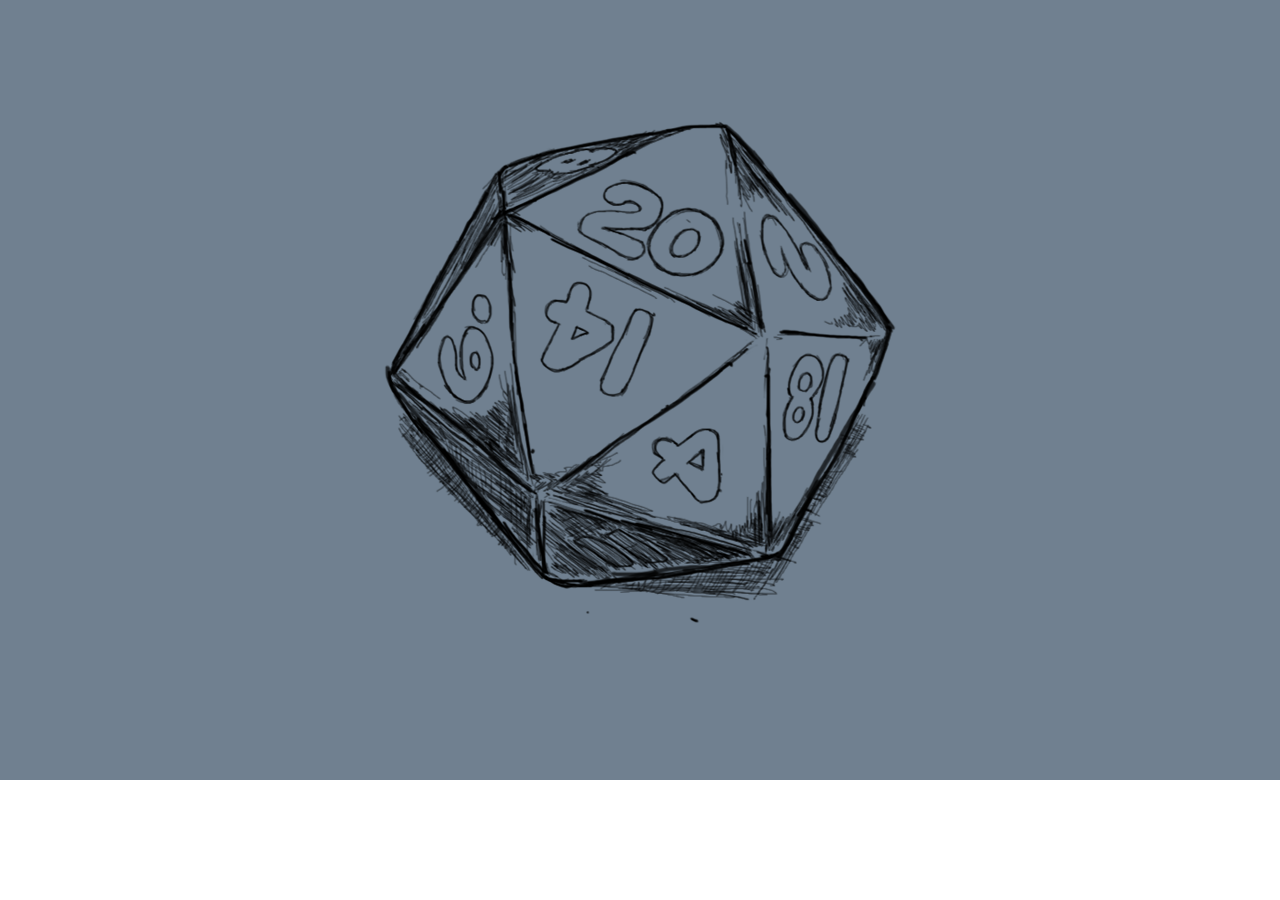
==== index.html @ cfcce1dd "Inicialização Página Index" ====
<!DOCTYPE html>
<html lang="pt-br">
<head>
    <meta charset="UTF-8">
    <meta name="viewport" content="width=device-width, initial-scale=1.0">
    <meta http-equiv="X-UA-Compatible" content="ie=edge">
    <link rel="shortcut icon" type="image/x-icon" href="./imagens/favicon.ico">
    <link rel="stylesheet" type="text/css" href="./estilo/resetCSS.css" />
    <title>Biblioteca Élfica</title>
</head>
<body>
   <div style="background-color:slategrey; width:100%; height: 780px; ">
       <center>
           <div style="padding: 115px">
              <button style="background-color: transparent; border-style:none"><img src="./imagens/dice.png" alt=""></button> 
        
            </div>
            
       </center></div>
    <!--https://www.devmedia.com.br/como-utilizar-a-tecnica-css-reset/26797
    https://www.webfx.com/blog/web-design/css-tip-1-resetting-your-styles-with-css-reset/
https://stackoverflow.com/questions/15901030/reset-remove-css-styles-for-element-only-->

</body>
</html>
---- estilo/resetCSS.css ----
html, body, div, span, applet, object, iframe,
h1, h2, h3, h4, h5, h6, p, blockquote, pre,
a, abbr, acronym, address, big, cite, code,
del, dfn, em, img, ins, kbd, q, s, samp,
small, strike, strong, sub, sup, tt, var,
b, u, i, center,
dl, dt, dd, ol, ul, li,
fieldset, form, label, legend,
table, caption, tbody, tfoot, thead, tr, th, td,
article, aside, canvas, details, embed, 
figure, figcaption, footer, header, hgroup, 
menu, nav, output, ruby, section, summary,
time, mark, audio, video {
    margin: 0;
    padding: 0;
    border: 0;
    font-size: 100%;
    font: inherit;
    vertical-align: baseline;
}
/* HTML5 display-role reset for older browsers */
article, aside, details, figcaption, figure, 
footer, header, hgroup, menu, nav, section {
    display: block;
}
body {
    line-height: 1;
}
ol, ul {
    list-style: none;
}
blockquote, q {
    quotes: none;
}
blockquote:before, blockquote:after,
q:before, q:after {
    content: '';
    content: none;
}
table {
    border-collapse: collapse;
    border-spacing: 0;
}
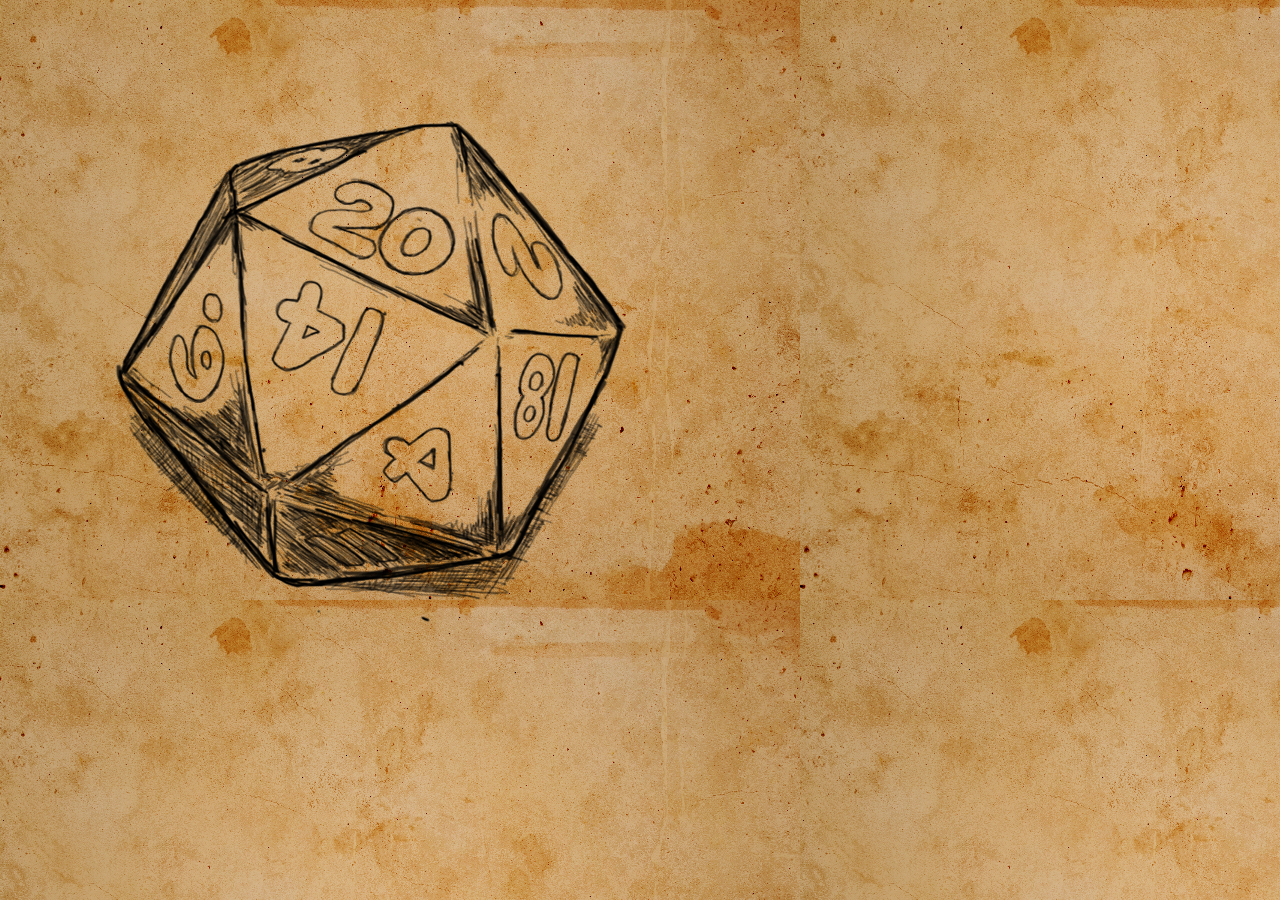
==== commit e9dedd0d: "Inicio das Páginas de Estilização CSS e Inicio página HTML(Adição de Audio" ====
--- a/index.html
+++ b/index.html
@@ -6,17 +6,21 @@
     <meta http-equiv="X-UA-Compatible" content="ie=edge">
     <link rel="shortcut icon" type="image/x-icon" href="./imagens/favicon.ico">
     <link rel="stylesheet" type="text/css" href="./estilo/resetCSS.css" />
+    <link rel="stylesheet" type="text/css" href="./estilo/estylo.css " />
+    <link rel="stylesheet" type="text/css" href="./estilo/normalize.css " />
     <title>Biblioteca Élfica</title>
 </head>
 <body>
-   <div style="background-color:slategrey; width:100%; height: 780px; ">
-       <center>
+   <div style="display: none">
+        <audio controls autoplay loop>
+                <source src="./sounds/concerninghobbits.mp3" type="audio/mpeg">
+              </audio>
+    </div>
+       
            <div style="padding: 115px">
-              <button style="background-color: transparent; border-style:none"><img src="./imagens/dice.png" alt=""></button> 
-        
+               <a href="./paginas/cad.html"><img src="./imagens/dice.png" alt=""></a> 
             </div>
             
-       </center></div>
     <!--https://www.devmedia.com.br/como-utilizar-a-tecnica-css-reset/26797
     https://www.webfx.com/blog/web-design/css-tip-1-resetting-your-styles-with-css-reset/
 https://stackoverflow.com/questions/15901030/reset-remove-css-styles-for-element-only-->
--- a/estilo/estylo.css
+++ b/estilo/estylo.css
@@ -0,0 +1,4 @@
+body{
+    background-image: url(../imagens/grungepapier.png);
+    /*background-repeat: no-repeat;*/
+}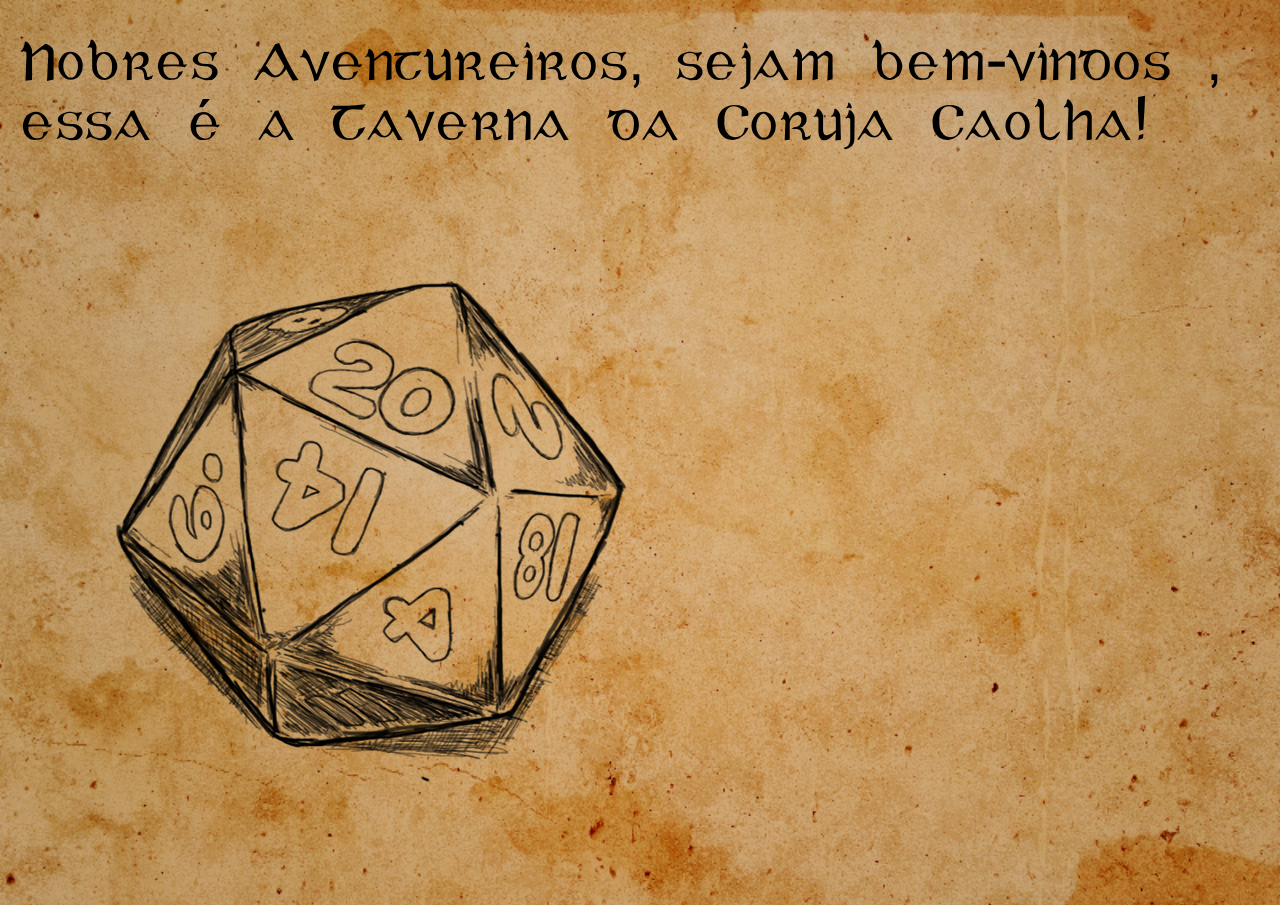
==== commit 7cab7a3c: "Edição Inicial Estilos da Página e Novas Fontes" ====
--- a/index.html
+++ b/index.html
@@ -16,14 +16,12 @@
                 <source src="./sounds/concerninghobbits.mp3" type="audio/mpeg">
               </audio>
     </div>
-       
-           <div style="padding: 115px">
-               <a href="./paginas/cad.html"><img src="./imagens/dice.png" alt=""></a> 
+            <div class="Title">
+                Nobres Aventureiros, sejam bem-vindos , essa é a Taverna da Coruja Caolha!
             </div>
-            
-    <!--https://www.devmedia.com.br/como-utilizar-a-tecnica-css-reset/26797
-    https://www.webfx.com/blog/web-design/css-tip-1-resetting-your-styles-with-css-reset/
-https://stackoverflow.com/questions/15901030/reset-remove-css-styles-for-element-only-->
+           <div class="Dice_link" style="padding: 115px">
+               <a href="./paginas/cad.html"><img class ="dice "src="./imagens/dice.png" alt=""></a> 
+            </div>
 
 </body>
 </html>--- a/estilo/estylo.css
+++ b/estilo/estylo.css
@@ -1,4 +1,25 @@
 body{
     background-image: url(../imagens/grungepapier.png);
-    /*background-repeat: no-repeat;*/
-}+    background-repeat: no-repeat;
+    background-size: cover;
+}
+
+@font-face{
+    font-family: dungeon;
+    src: url(./DUNGRG__.TTF);
+}
+@font-face{
+    font-family: celtic;
+    src: url(./fontes/celtic_gaelige.ttf);
+}
+.Title{
+  font-family: celtic;
+  font-size: 60px;
+  padding: 20px;
+}
+
+.dice:hover{
+    background-color:  blueviolet;
+    transition: all .5s linear;
+    
+}
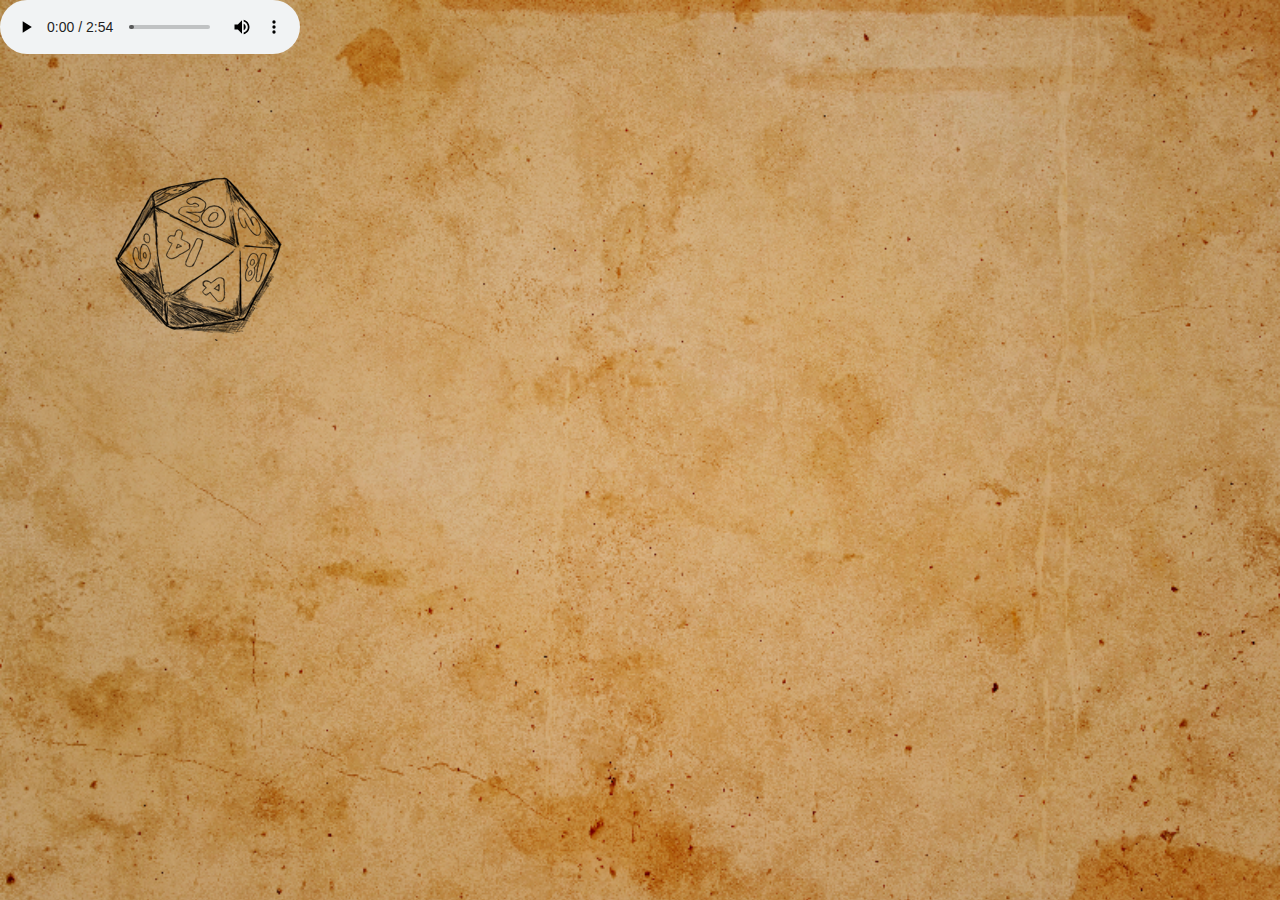
==== commit 0ba2968b: "Alteração de Imagens" ====
--- a/index.html
+++ b/index.html
@@ -11,16 +11,14 @@
     <title>Biblioteca Élfica</title>
 </head>
 <body>
-   <div style="display: none">
+   <div style="display: ">
         <audio controls autoplay loop>
                 <source src="./sounds/concerninghobbits.mp3" type="audio/mpeg">
               </audio>
     </div>
-            <div class="Title">
-                Nobres Aventureiros, sejam bem-vindos , essa é a Taverna da Coruja Caolha!
-            </div>
-           <div class="Dice_link" style="padding: 115px">
-               <a href="./paginas/cad.html"><img class ="dice "src="./imagens/dice.png" alt=""></a> 
+       
+           <div style="padding: 115px">
+               <a href="./paginas/cad.html"><img src="./imagens/dice_6.png" alt=""></a> 
             </div>
 
 </body>
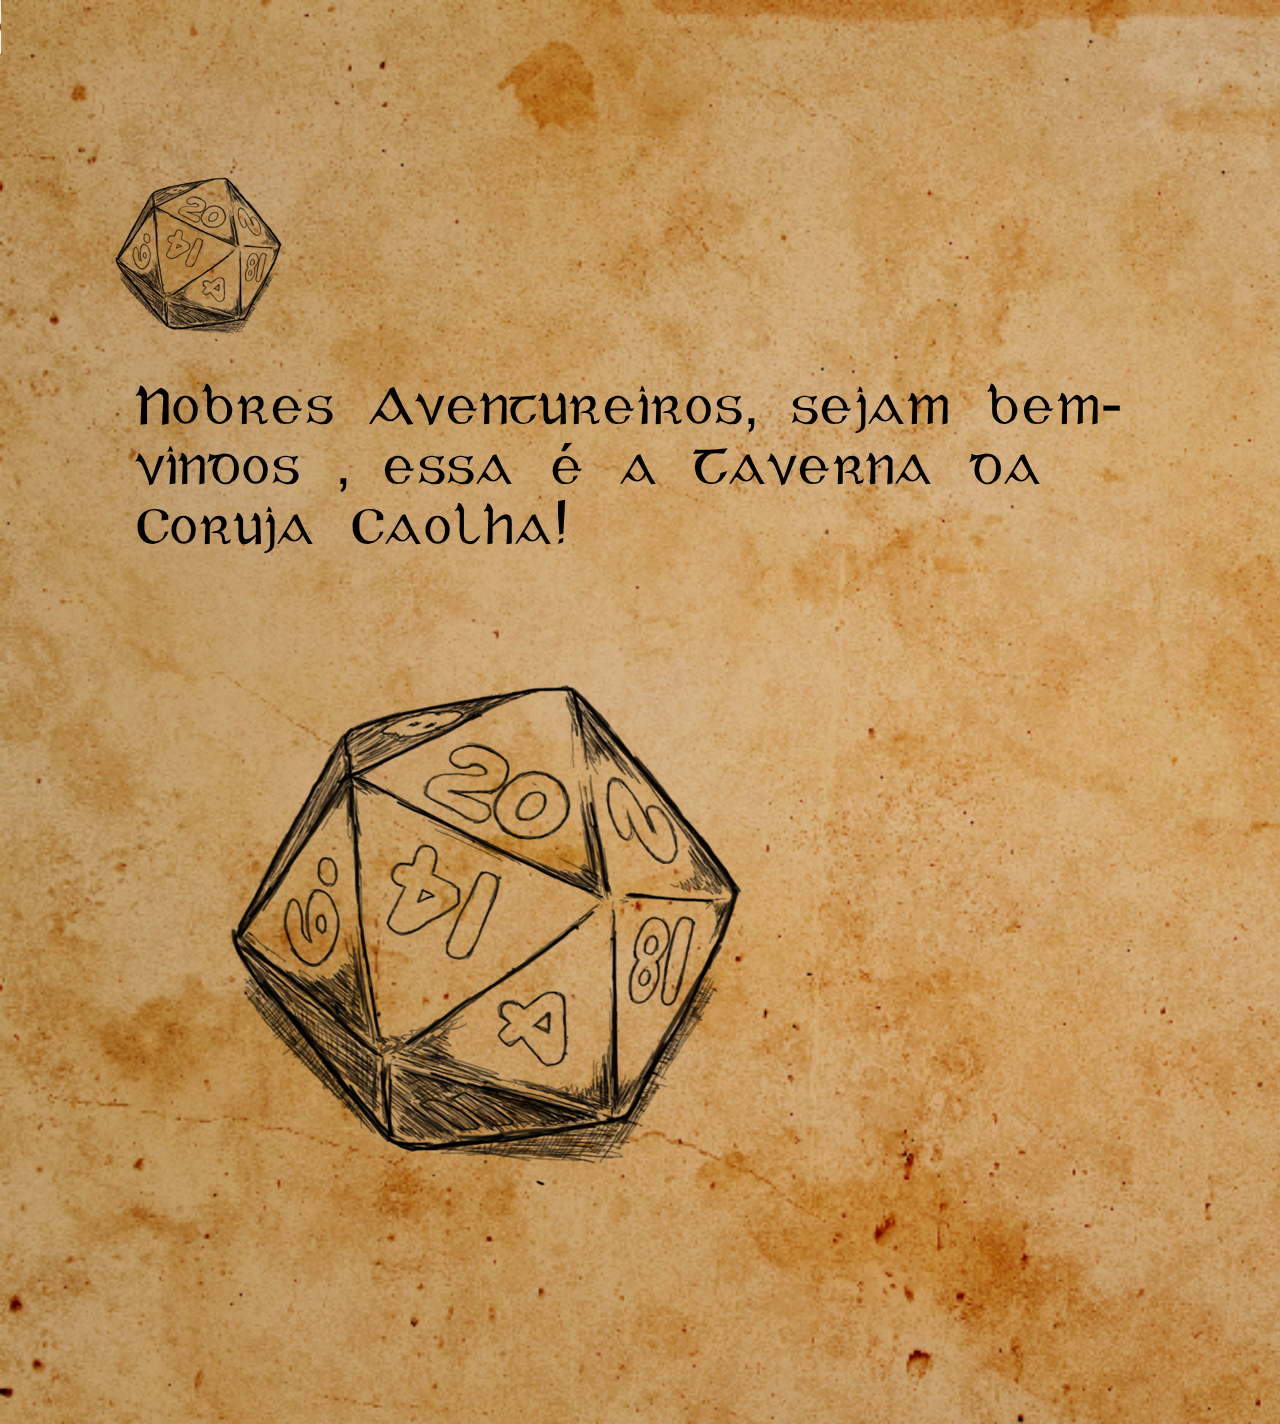
==== commit 07bf68f5: "Alteração de Imagens" ====
--- a/index.html
+++ b/index.html
@@ -19,6 +19,11 @@
        
            <div style="padding: 115px">
                <a href="./paginas/cad.html"><img src="./imagens/dice_6.png" alt=""></a> 
+            <div class="Title">
+                Nobres Aventureiros, sejam bem-vindos , essa é a Taverna da Coruja Caolha!
+            </div>
+           <div class="Dice_link" style="padding: 115px">
+               <a href="./paginas/cad.html"><img class ="dice "src="./imagens/dice.png" alt=""></a> 
             </div>
 
 </body>
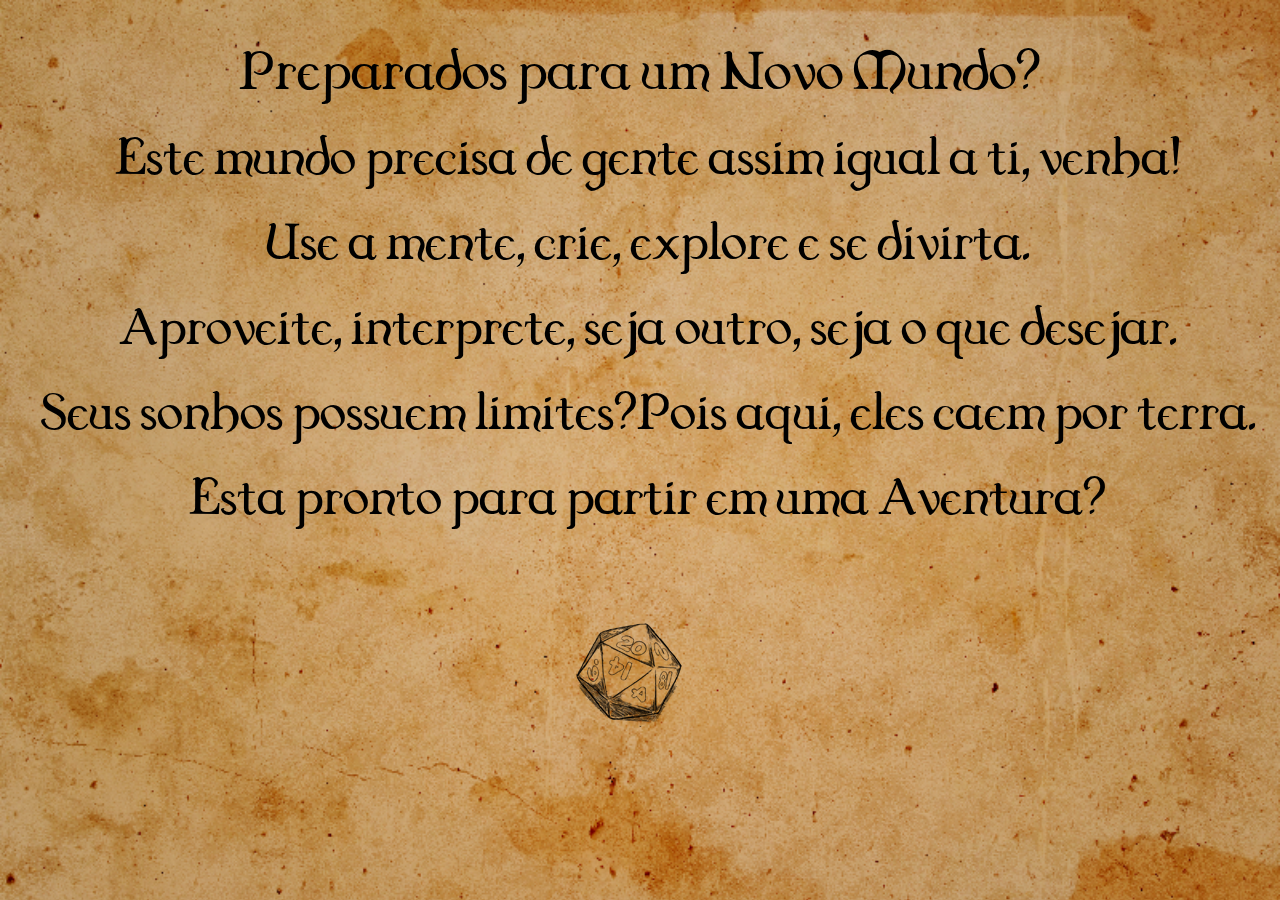
==== commit 91b3d8b8: "Pagina de Cadastro, Arquivos Ref, Estilização" ====
--- a/index.html
+++ b/index.html
@@ -4,27 +4,67 @@
     <meta charset="UTF-8">
     <meta name="viewport" content="width=device-width, initial-scale=1.0">
     <meta http-equiv="X-UA-Compatible" content="ie=edge">
-    <link rel="shortcut icon" type="image/x-icon" href="./imagens/favicon.ico">
+    <link rel="shortcut icon" type="image/x-icon" href="./imagens/favicon3.ico">
     <link rel="stylesheet" type="text/css" href="./estilo/resetCSS.css" />
     <link rel="stylesheet" type="text/css" href="./estilo/estylo.css " />
     <link rel="stylesheet" type="text/css" href="./estilo/normalize.css " />
-    <title>Biblioteca Élfica</title>
+    <title>Taverna: Coruja Caolha</title>
 </head>
 <body>
-   <div style="display: ">
-        <audio controls autoplay loop>
+    <div class="Title">Preparados para um Novo Mundo?</div> 
+
+            <div class="Text"><p>
+                Este mundo precisa de gente assim igual a ti, venha!
+                <br>
+                Use a mente, crie, explore e se divirta.
+                <br>
+                Aproveite, interprete, seja outro, seja o que desejar.
+                <br>
+                Seus sonhos possuem limites?Pois aqui, eles caem por terra. 
+                <br>
+                Esta pronto para partir em uma Aventura?<br>
+            </p></div>
+
+           <div class="Dice_link">
+               <a href="./paginas/cad.html"><img class ="dice "src="./imagens/dice_1.png" alt="" title="Clique no Dado!"></a> 
+            </div>
+            <br>
+
+          <div style="display: none ">
+                <audio controls autoplay loop>
                 <source src="./sounds/concerninghobbits.mp3" type="audio/mpeg">
-              </audio>
-    </div>
-       
-           <div style="padding: 115px">
-               <a href="./paginas/cad.html"><img src="./imagens/dice_6.png" alt=""></a> 
-            <div class="Title">
-                Nobres Aventureiros, sejam bem-vindos , essa é a Taverna da Coruja Caolha!
-            </div>
-           <div class="Dice_link" style="padding: 115px">
-               <a href="./paginas/cad.html"><img class ="dice "src="./imagens/dice.png" alt=""></a> 
-            </div>
+                </audio>
+             </div>
+            <!--<audio id="testAudio" hidden src="./sounds/concerninghobbits.mp3" type="audio/mpeg">
+             </audio>
+             <button id="playsong">Play</button>--> 
+</body>
+</html> 
+<script>
+/*
+   document.getElementById("playsong").addEventListener("click", function(){
+        var audio = document.getElementById('testAudio');
+      if(this.className == 'is-playing'){
+        this.className = "";
+        this.innerHTML = "Play"
+        audio.pause();
+      }else{
+        this.className = "is-playing";
+        this.innerHTML = "Pause";
+        audio.play();
+      }
+    
+    });
 
-</body>
-</html>+    -----
+
+ var audio = document.getElementById("testaudio");
+
+function playsong() {
+  audio.play(testaudio);
+}
+
+function pauseAudio() {
+  audio.pause(testaudio);
+} */
+</script>--- a/estilo/estylo.css
+++ b/estilo/estylo.css
@@ -3,23 +3,108 @@
     background-repeat: no-repeat;
     background-size: cover;
 }
+.body{
+    background-image: url(../imagens/hobbitown2.jpg);
+    background-repeat: no-repeat;
+    background-size: cover;
+}
 
+/* Criação de Fontes */
 @font-face{
     font-family: dungeon;
-    src: url(./DUNGRG__.TTF);
+    src: url(./fontes/DUNGRG__.TTF);
 }
 @font-face{
     font-family: celtic;
     src: url(./fontes/celtic_gaelige.ttf);
 }
 .Title{
-  font-family: celtic;
-  font-size: 60px;
-  padding: 20px;
+  font-family: dungeon;
+  font-size: 80px;
+  margin-top: 35px;
+  text-align: center;
 }
 
 .dice:hover{
-    background-color:  blueviolet;
-    transition: all .5s linear;
+    /* Substituição de Imagem */
+    background-image: url(../imagens/dice_2.png); 
+}
+
+.Text{
+    /* Texto e diagramação - Index */
+    font-family: dungeon;
+    text-align: center;
+    margin-left: 15px;
+    margin-top: 3px;
+    font-size: 75px;
+   line-height: 85px;
+}
+
+.Dice_link{
+
+    margin-top: 80px;
+    margin-left: 45vw;
+    position: relative;
     
 }
+
+.principal{
+
+    /* Propriedades borda */
+    width: fit-content;
+    height: fit-content;
+    border-width: thin;
+    background-color: rgba(255,250,205, 0.4);
+    border-color: black;
+    border-style: solid;
+    border-radius: 10px;
+    /* Espaçamento */
+    margin-top: 30px;
+    margin-left: 10vw;
+    margin-right: 10vw;
+
+}
+
+.forms{
+
+    padding-top: 20px;
+    padding-left: 5vw;
+    padding-right: 5vw;
+    padding-bottom: 20px;
+}
+
+.nomeJ{
+    font-family: dungeon;
+     font-size: 30px;
+     color: black;
+}
+
+input[type=text], input[type=password]{
+    
+    width: 90%;
+    padding: 12px;
+    border: none;
+    border-bottom: 2px solid black;
+    background-color: rgba(255,250,205,0.6);
+    border-radius: 4px;
+    resize: vertical;
+    color: black;
+
+  }
+  
+  input[type=text]:focus, input[type=password]:focus {
+    background-color: ghostwhite;
+  }
+.lbl{
+
+    font-family: dungeon;
+    font-size: 30px;
+    
+  }
+  
+  .entrar{
+    background-color: darkolivegreen;
+    border-radius: 5px;
+    border-color: black;
+    border-width: thin;
+}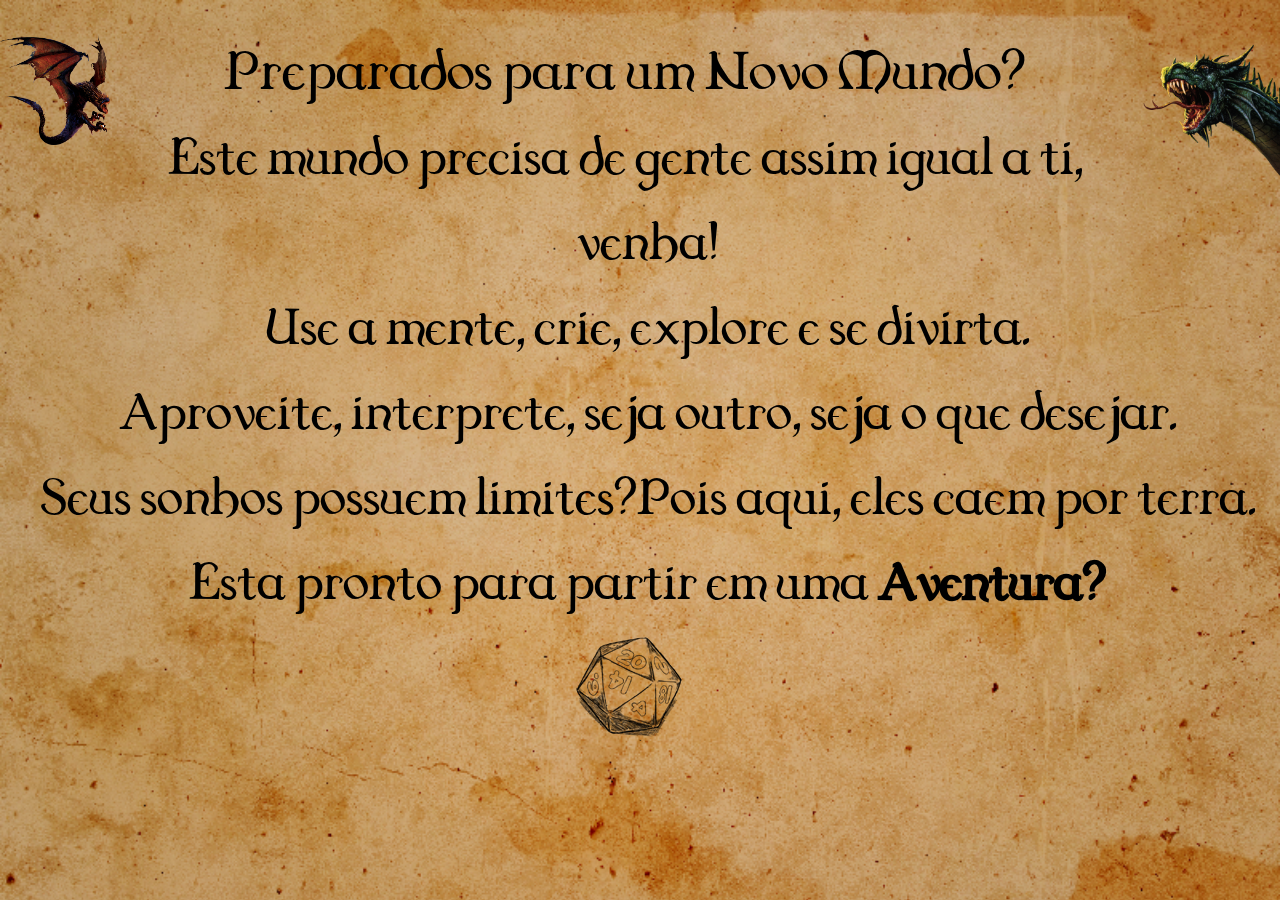
==== commit 072b1684: "Edição CSS e Pagina index.html" ====
--- a/index.html
+++ b/index.html
@@ -6,11 +6,13 @@
     <meta http-equiv="X-UA-Compatible" content="ie=edge">
     <link rel="shortcut icon" type="image/x-icon" href="./imagens/favicon3.ico">
     <link rel="stylesheet" type="text/css" href="./estilo/resetCSS.css" />
-    <link rel="stylesheet" type="text/css" href="./estilo/estylo.css " />
+    <link rel="stylesheet" type="text/css" href="./estilo/estylo_index.css " />
+    <script src="jquery-3.4.1.min.js"></script>
     <link rel="stylesheet" type="text/css" href="./estilo/normalize.css " />
     <title>Taverna: Coruja Caolha</title>
 </head>
 <body>
+    <img src="./imagens/drag4.png" class="dragonius" alt=""><img src="./imagens/drag2.png" alt="" class ="drog">
     <div class="Title">Preparados para um Novo Mundo?</div> 
 
             <div class="Text"><p>
@@ -22,15 +24,17 @@
                 <br>
                 Seus sonhos possuem limites?Pois aqui, eles caem por terra. 
                 <br>
-                Esta pronto para partir em uma Aventura?<br>
+                Esta pronto para partir em uma <span><b>Aventura?</b></span><br>
             </p></div>
 
            <div class="Dice_link">
-               <a href="./paginas/cad.html"><img class ="dice "src="./imagens/dice_1.png" alt="" title="Clique no Dado!"></a> 
+               <a href="./paginas/cad.html"> 
+                <img id="dice"class ="dice "src="./imagens/dice_1.png" alt="" title="Clique no Dado!">
+                </a> 
             </div>
             <br>
 
-          <div style="display: none ">
+          <div style="display:  none">
                 <audio controls autoplay loop>
                 <source src="./sounds/concerninghobbits.mp3" type="audio/mpeg">
                 </audio>
@@ -62,9 +66,5 @@
 
 function playsong() {
   audio.play(testaudio);
-}
-
-function pauseAudio() {
-  audio.pause(testaudio);
 } */
 </script>--- a/estilo/estylo_index.css
+++ b/estilo/estylo_index.css
@@ -0,0 +1,76 @@
+body{
+    background-image: url(../imagens/grungepapier.png);
+    background-repeat: no-repeat;
+    background-size: cover;
+}
+
+/* Criação de Fontes */
+@font-face{
+    font-family: dungeon;
+    src: url(./fontes/DUNGRG__.TTF);
+}
+@font-face{
+    font-family: celtic;
+    src: url(./fontes/celtic_gaelige.ttf);
+}
+
+@font-face{
+    font-family: elfic;
+    src: url(./fontes/QUENYA.TTF);
+}
+
+.dragonius{
+    width: 140px;
+    height: 160px;
+    float: right;
+}
+
+.drog{
+    float: left;
+    width: 110px;
+    height: 110px;
+}
+.Title{
+    font-family: dungeon;
+    font-size: 80px;
+    margin-top: 35px;
+    text-align: center;
+  }
+  
+  .dice:hover{
+      /* Substituição de Imagem */
+      background-image: url(../imagens/dice_2.png); 
+      /* transform: scale(1.1); */
+  }
+
+  /*.Text{
+    /* Texto e diagramação - Index 
+    font-family: elfic;
+    text-align: center;
+    margin-left: 15px;
+    margin-top: 3px;
+    font-size: 30px;
+   line-height: 50px;
+}*/
+
+.Text{
+    /* transition: 12s; */
+    font-family: dungeon;
+    text-align: center;
+    margin-left: 15px;
+    margin-top: 3px;
+    font-size: 75px;
+   line-height: 85px;
+}
+
+.Dice_link{
+
+    margin-top: 1vh;
+    margin-left: 45vw;
+    position: relative;
+    
+}
+
+span:hover{
+    color: orangered;
+}